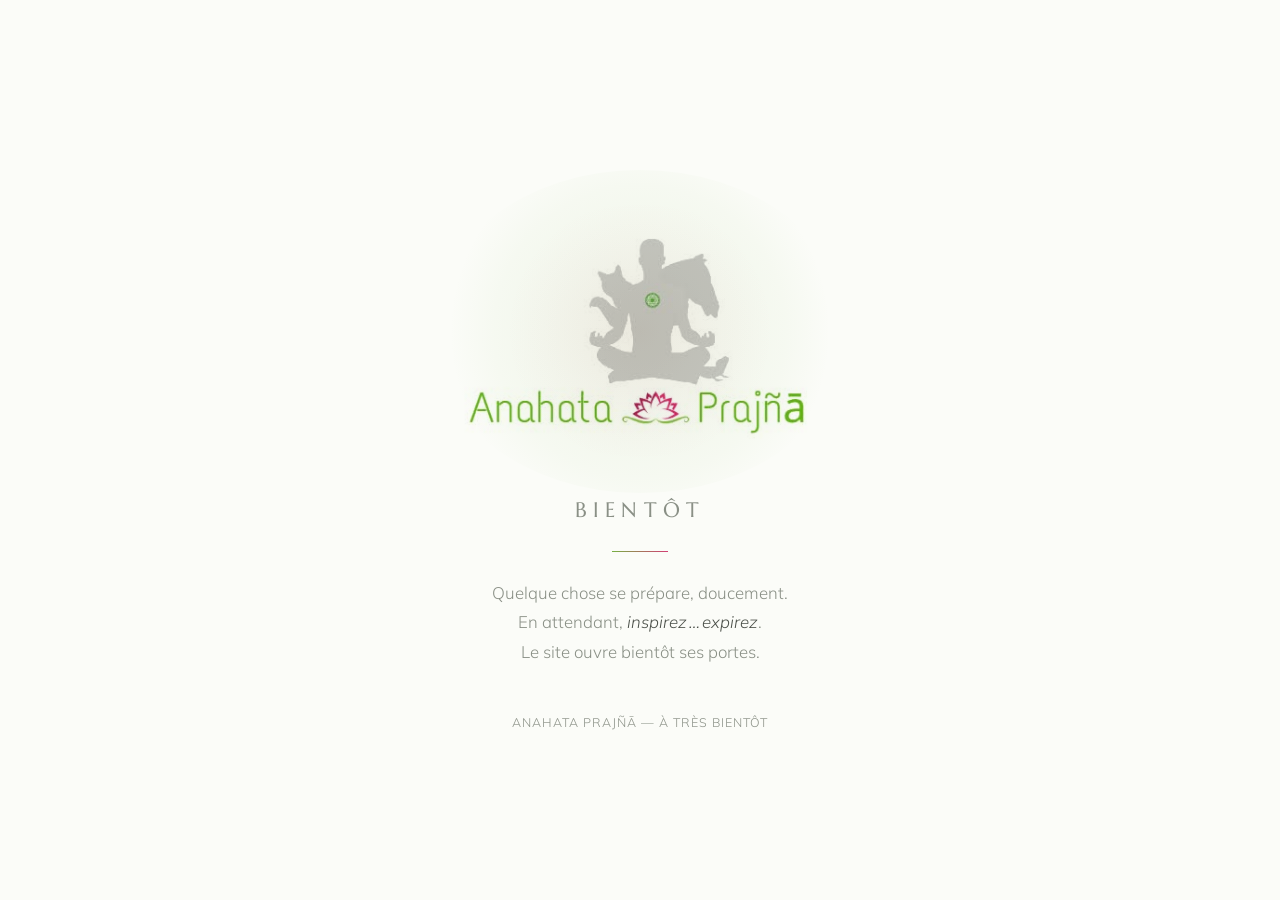
==== index.html @ da9711cf "Page d'attente Anahata Prajñā Co-Authored-By: Claude Fable 5 <noreply@anthropic.com>" ====
<!doctype html>
<html lang="fr">
<head>
<meta charset="utf-8">
<meta name="viewport" content="width=device-width, initial-scale=1">
<title>Anahata Prajñā</title>
<meta name="description" content="Anahata Prajñā — le site arrive bientôt.">
<link rel="icon" type="image/png" href="assets/logo.png">
<link rel="preconnect" href="https://fonts.googleapis.com">
<link rel="preconnect" href="https://fonts.gstatic.com" crossorigin>
<link href="https://fonts.googleapis.com/css2?family=Marcellus&family=Mulish:ital,wght@0,300;0,400;0,600;1,300&display=swap" rel="stylesheet">
<style>
  :root {
    --bg: #fbfcf8;
    --ink: #4a4f48;
    --ink-soft: #8a9086;
    --green: #76b043;
    --green-deep: #5a8c30;
    --rose: #d23f74;
    --halo: rgba(118, 176, 67, 0.10);
  }

  * { margin: 0; padding: 0; box-sizing: border-box; }

  html, body { height: 100%; }

  body {
    background: var(--bg);
    color: var(--ink);
    font-family: "Mulish", sans-serif;
    font-weight: 300;
    display: grid;
    place-items: center;
    padding: 24px 16px;
    text-align: center;
  }

  main {
    display: flex;
    flex-direction: column;
    align-items: center;
    max-width: 560px;
  }

  .halo {
    position: relative;
    display: grid;
    place-items: center;
    width: min(420px, 86vw);
    aspect-ratio: 1.3;
  }

  .halo::before,
  .halo::after {
    content: "";
    position: absolute;
    inset: 0;
    border-radius: 50%;
    background: radial-gradient(circle, var(--halo) 0%, rgba(118,176,67,0.04) 55%, transparent 72%);
    animation: breathe 9s ease-in-out infinite;
  }

  .halo::after {
    inset: 11%;
    background: radial-gradient(circle, rgba(210,63,116,0.06) 0%, transparent 65%);
    animation-delay: -4.5s;
  }

  .halo img {
    position: relative;
    z-index: 1;
    width: min(380px, 78vw);
    height: auto;
    mix-blend-mode: multiply;
  }

  @keyframes breathe {
    0%, 100% { transform: scale(0.92); opacity: 0.7; }
    50%      { transform: scale(1.06); opacity: 1; }
  }

  h1 {
    font-family: "Marcellus", serif;
    font-weight: 400;
    font-size: clamp(1.05rem, 3vw, 1.3rem);
    letter-spacing: 0.3em;
    text-transform: uppercase;
    margin-top: 4px;
    color: var(--ink-soft);
  }

  .rule {
    width: 56px;
    height: 1px;
    background: linear-gradient(to right, var(--green), var(--rose));
    border: none;
    margin: 28px auto 26px;
  }

  .lead {
    font-size: 1.05rem;
    line-height: 1.75;
    color: var(--ink-soft);
    max-width: 42ch;
  }

  .lead em {
    font-style: italic;
    color: var(--ink);
  }

  footer {
    margin-top: 48px;
    font-size: 0.78rem;
    letter-spacing: 0.08em;
    text-transform: uppercase;
    color: var(--ink-soft);
  }

  @media (prefers-reduced-motion: reduce) {
    .halo::before, .halo::after { animation: none; }
  }
</style>
</head>
<body>
<main>
  <div class="halo">
    <img src="assets/logo.png" alt="Anahata Prajñā — silhouette en méditation entourée d'animaux">
  </div>

  <h1>Bientôt</h1>

  <hr class="rule">

  <p class="lead">
    Quelque chose se prépare, doucement.<br>
    En attendant, <em>inspirez&hairsp;…&hairsp;expirez</em>.<br>
    Le site ouvre bientôt ses portes.
  </p>

  <footer>Anahata Prajñā — à très bientôt</footer>
</main>
</body>
</html>
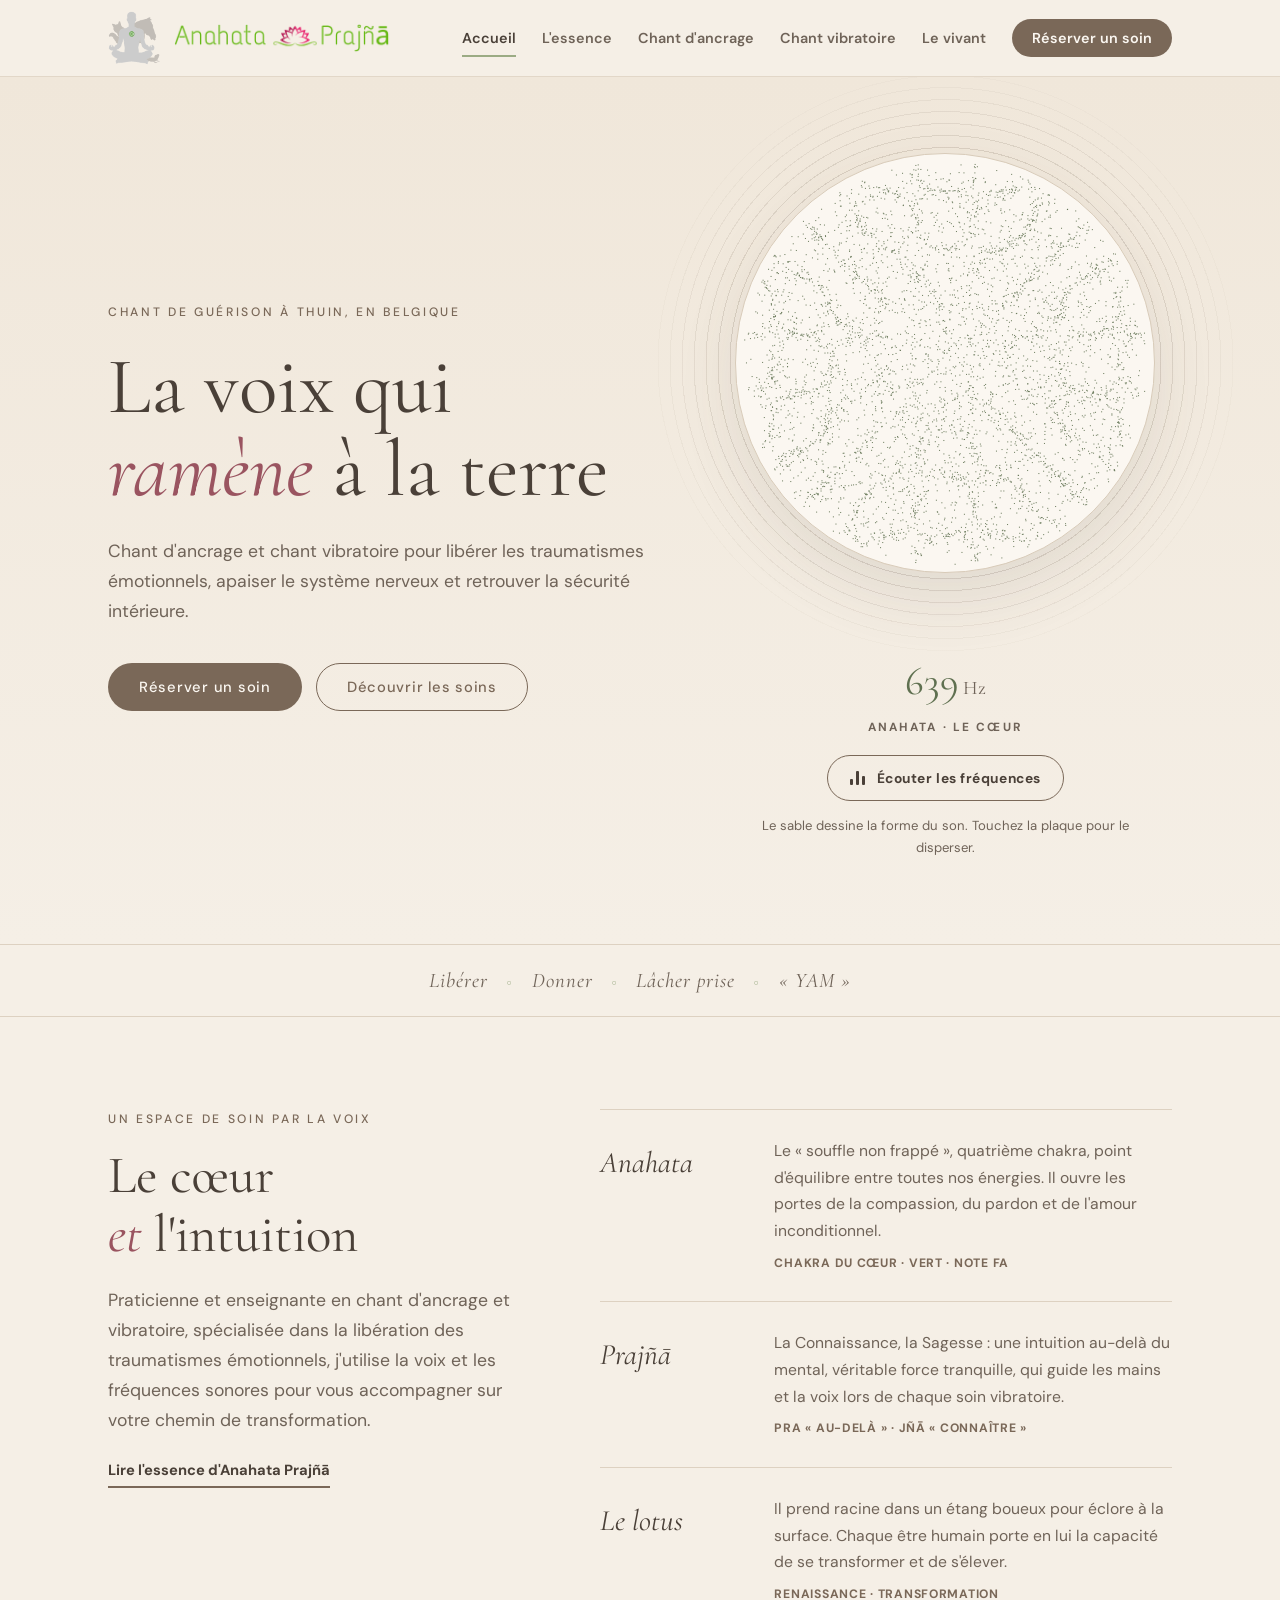
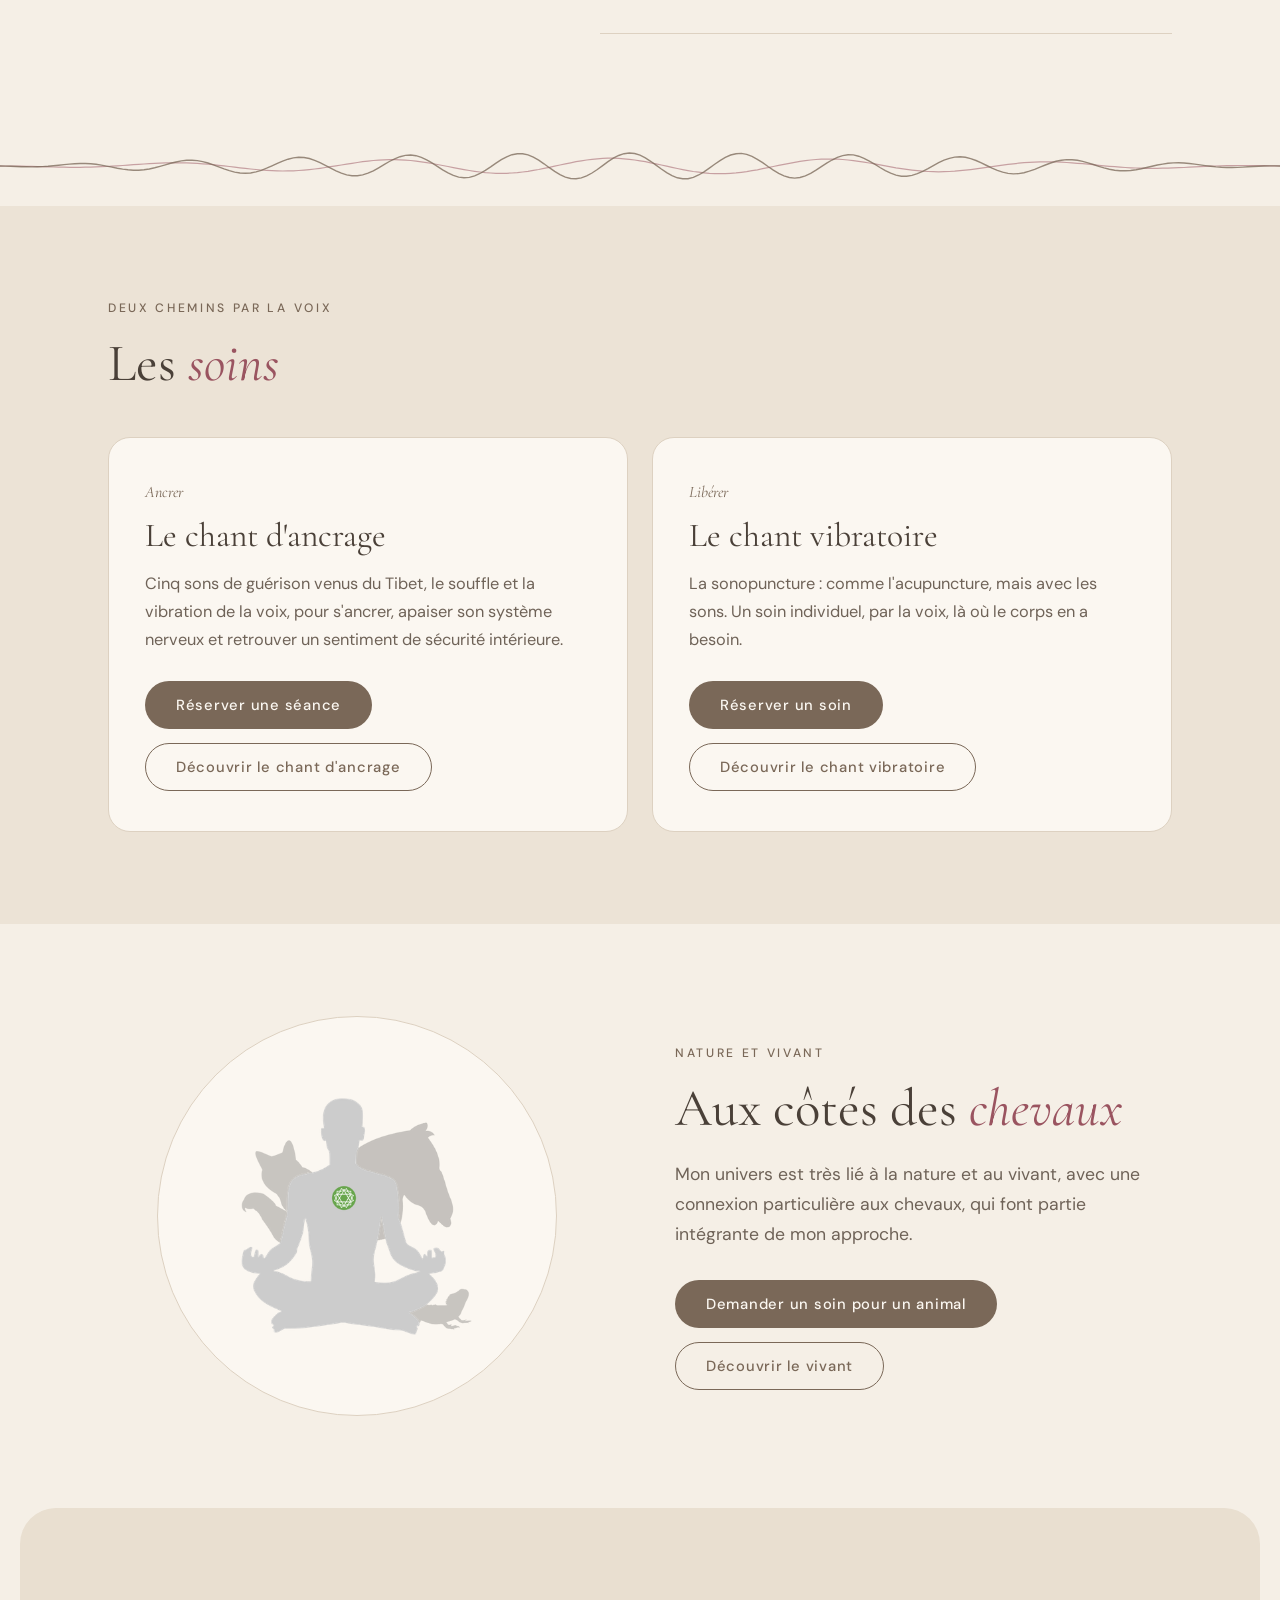
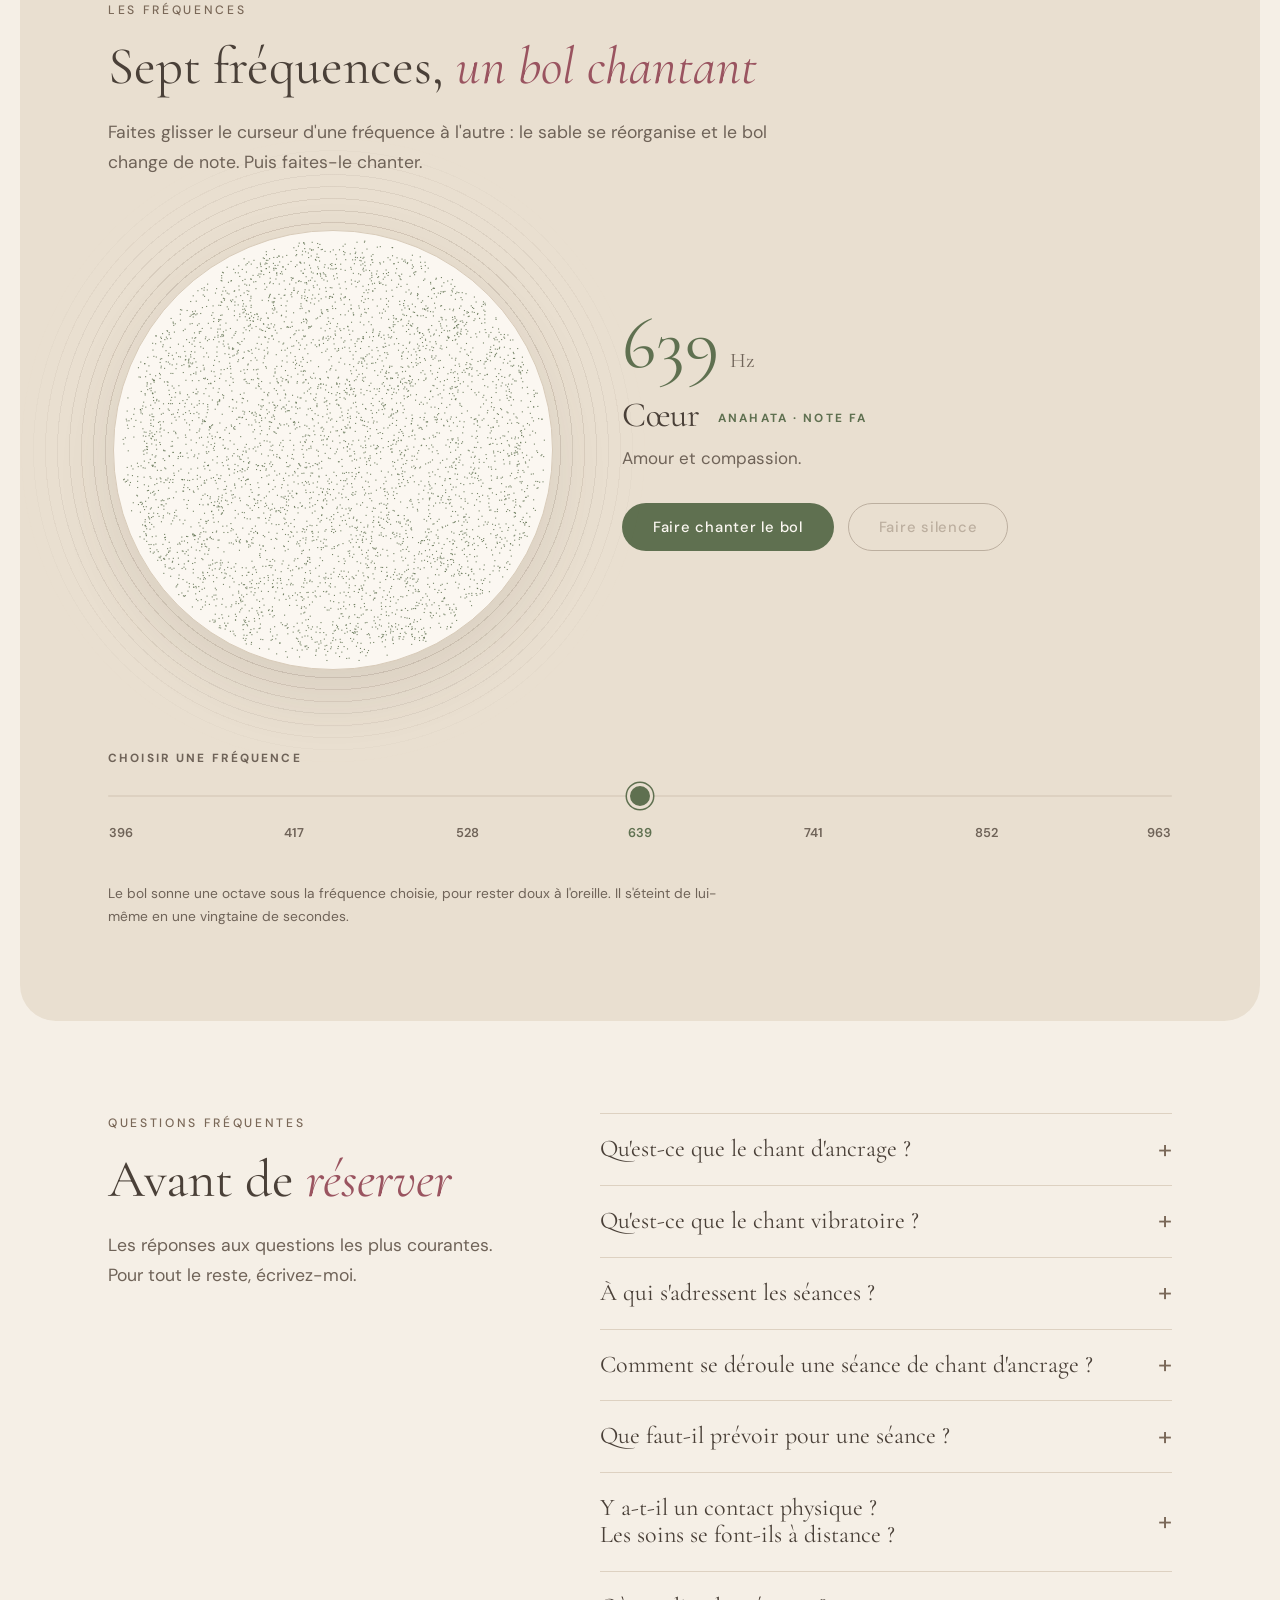
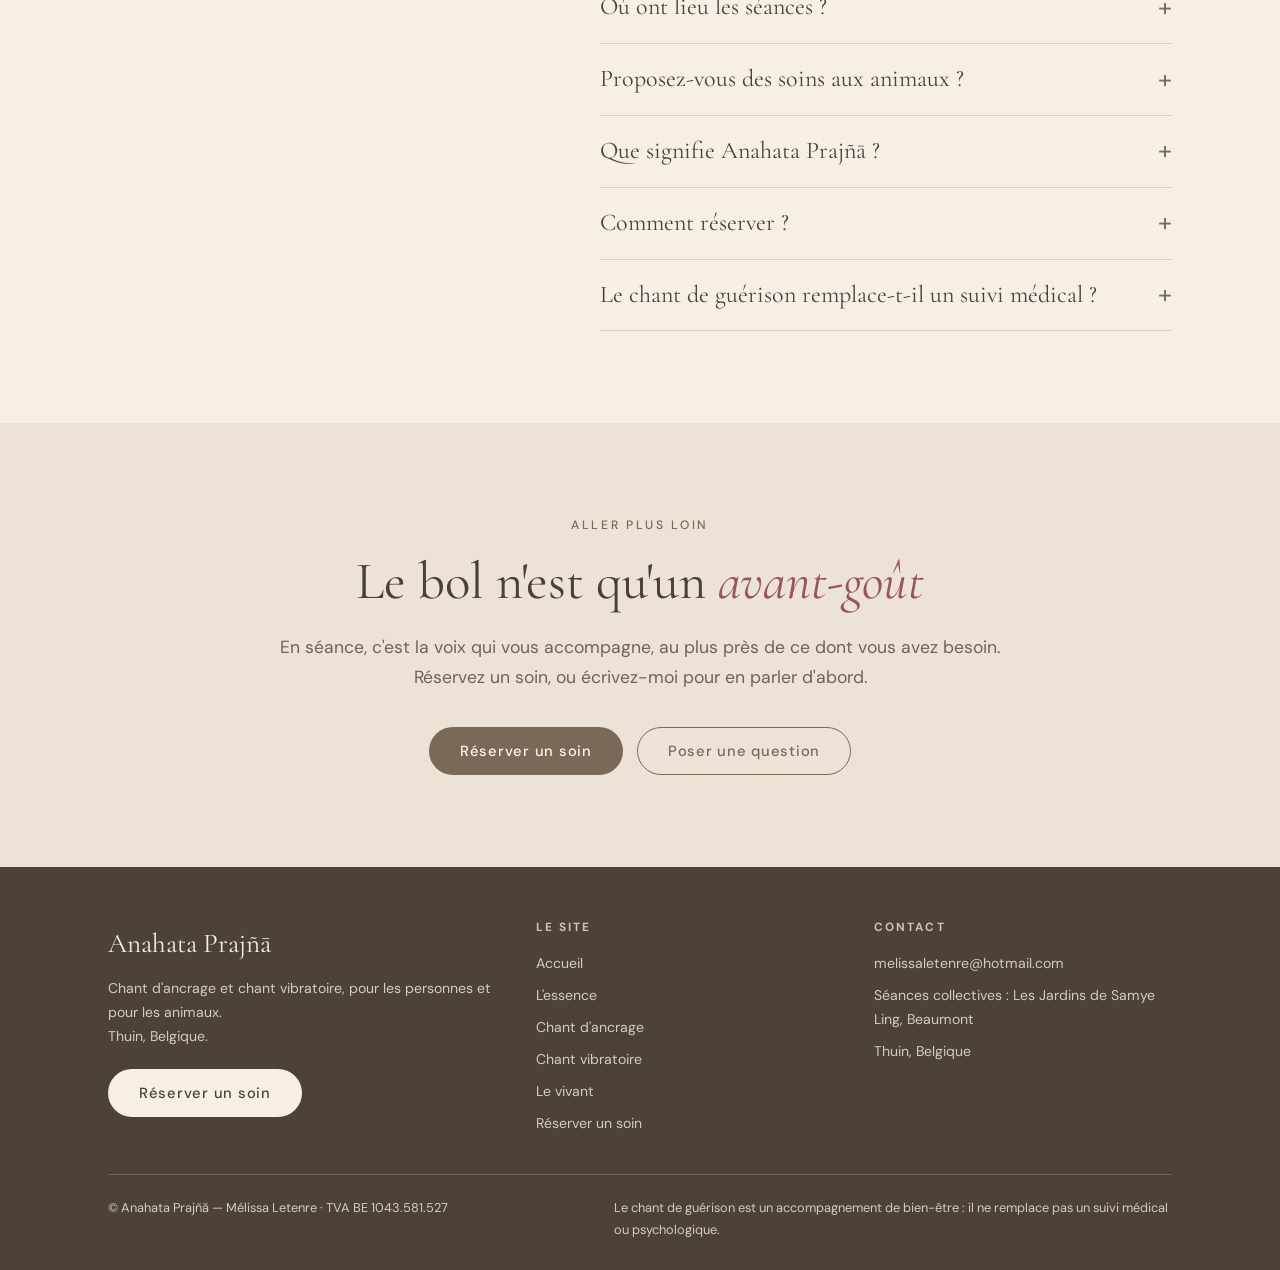
==== commit 1723a564: "Mise en ligne du site complet, modèle Lin Remplace la page d'attente par le site en six pages : accu" ====
--- a/index.html
+++ b/index.html
@@ -1,144 +1,593 @@
 <!doctype html>
-<html lang="fr">
+<html lang="fr-BE">
 <head>
 <meta charset="utf-8">
 <meta name="viewport" content="width=device-width, initial-scale=1">
-<title>Anahata Prajñā</title>
-<meta name="description" content="Anahata Prajñā — le site arrive bientôt.">
-<link rel="icon" type="image/png" href="assets/logo.png">
+<title>Anahata Prajñā | Chant de guérison à Thuin (Hainaut)</title>
+<meta name="description" content="Chant d&#x27;ancrage et chant vibratoire à Thuin, en Hainaut : apaiser le système nerveux, libérer les blocages émotionnels. Réservez un soin avec Mélissa Letenre.">
+<meta name="robots" content="index, follow, max-snippet:-1, max-image-preview:large, max-video-preview:-1">
+<meta name="author" content="Mélissa Letenre">
+<link rel="canonical" href="https://anahataprajna.be/">
+<meta name="theme-color" content="#f5efe6">
+<meta name="geo.region" content="BE-WHT">
+<meta name="geo.placename" content="Thuin">
+<meta property="og:type" content="website">
+<meta property="og:site_name" content="Anahata Prajñā">
+<meta property="og:locale" content="fr_BE">
+<meta property="og:title" content="Anahata Prajñā | Chant de guérison à Thuin (Hainaut)">
+<meta property="og:description" content="Chant d&#x27;ancrage et chant vibratoire à Thuin, en Hainaut : apaiser le système nerveux, libérer les blocages émotionnels. Réservez un soin avec Mélissa Letenre.">
+<meta property="og:url" content="https://anahataprajna.be/">
+<meta property="og:image" content="https://anahataprajna.be/assets/partage.png">
+<meta property="og:image:width" content="1200">
+<meta property="og:image:height" content="630">
+<meta property="og:image:alt" content="Anahata Prajñā, chant de guérison à Thuin, par Mélissa Letenre">
+<meta name="twitter:card" content="summary_large_image">
+<link rel="icon" href="favicon.ico" sizes="48x48">
+<link rel="icon" type="image/png" sizes="192x192" href="assets/icone-192.png">
+<link rel="apple-touch-icon" href="assets/icone-180.png">
+<link rel="manifest" href="site.webmanifest">
 <link rel="preconnect" href="https://fonts.googleapis.com">
 <link rel="preconnect" href="https://fonts.gstatic.com" crossorigin>
-<link href="https://fonts.googleapis.com/css2?family=Marcellus&family=Mulish:ital,wght@0,300;0,400;0,600;1,300&display=swap" rel="stylesheet">
-<style>
-  :root {
-    --bg: #fbfcf8;
-    --ink: #4a4f48;
-    --ink-soft: #8a9086;
-    --green: #76b043;
-    --green-deep: #5a8c30;
-    --rose: #d23f74;
-    --halo: rgba(118, 176, 67, 0.10);
-  }
-
-  * { margin: 0; padding: 0; box-sizing: border-box; }
-
-  html, body { height: 100%; }
-
-  body {
-    background: var(--bg);
-    color: var(--ink);
-    font-family: "Mulish", sans-serif;
-    font-weight: 300;
-    display: grid;
-    place-items: center;
-    padding: 24px 16px;
-    text-align: center;
-  }
-
-  main {
-    display: flex;
-    flex-direction: column;
-    align-items: center;
-    max-width: 560px;
-  }
-
-  .halo {
-    position: relative;
-    display: grid;
-    place-items: center;
-    width: min(420px, 86vw);
-    aspect-ratio: 1.3;
-  }
-
-  .halo::before,
-  .halo::after {
-    content: "";
-    position: absolute;
-    inset: 0;
-    border-radius: 50%;
-    background: radial-gradient(circle, var(--halo) 0%, rgba(118,176,67,0.04) 55%, transparent 72%);
-    animation: breathe 9s ease-in-out infinite;
-  }
-
-  .halo::after {
-    inset: 11%;
-    background: radial-gradient(circle, rgba(210,63,116,0.06) 0%, transparent 65%);
-    animation-delay: -4.5s;
-  }
-
-  .halo img {
-    position: relative;
-    z-index: 1;
-    width: min(380px, 78vw);
-    height: auto;
-    mix-blend-mode: multiply;
-  }
-
-  @keyframes breathe {
-    0%, 100% { transform: scale(0.92); opacity: 0.7; }
-    50%      { transform: scale(1.06); opacity: 1; }
-  }
-
-  h1 {
-    font-family: "Marcellus", serif;
-    font-weight: 400;
-    font-size: clamp(1.05rem, 3vw, 1.3rem);
-    letter-spacing: 0.3em;
-    text-transform: uppercase;
-    margin-top: 4px;
-    color: var(--ink-soft);
-  }
-
-  .rule {
-    width: 56px;
-    height: 1px;
-    background: linear-gradient(to right, var(--green), var(--rose));
-    border: none;
-    margin: 28px auto 26px;
-  }
-
-  .lead {
-    font-size: 1.05rem;
-    line-height: 1.75;
-    color: var(--ink-soft);
-    max-width: 42ch;
-  }
-
-  .lead em {
-    font-style: italic;
-    color: var(--ink);
-  }
-
-  footer {
-    margin-top: 48px;
-    font-size: 0.78rem;
-    letter-spacing: 0.08em;
-    text-transform: uppercase;
-    color: var(--ink-soft);
-  }
-
-  @media (prefers-reduced-motion: reduce) {
-    .halo::before, .halo::after { animation: none; }
-  }
-</style>
+<link href="https://fonts.googleapis.com/css2?family=Cormorant+Garamond:ital,wght@0,400;0,500;1,400;1,500&family=DM+Sans:ital,wght@0,400;0,500;0,600;1,400&display=swap" rel="stylesheet">
+<link rel="stylesheet" href="css/base.css">
+<link rel="stylesheet" href="css/skin.css">
+<script src="js/frequences.js" defer></script>
+<script type="application/ld+json">
+{
+  "@context": "https://schema.org",
+  "@graph": [
+    {
+      "@type": "WebSite",
+      "@id": "https://anahataprajna.be/#site",
+      "url": "https://anahataprajna.be/",
+      "name": "Anahata Prajñā",
+      "alternateName": "Anahata Prajna",
+      "inLanguage": "fr-BE",
+      "publisher": {
+        "@id": "https://anahataprajna.be/#entreprise"
+      }
+    },
+    {
+      "@type": "HealthAndBeautyBusiness",
+      "@id": "https://anahataprajna.be/#entreprise",
+      "name": "Anahata Prajñā",
+      "alternateName": "Anahata Prajna",
+      "description": "Anahata Prajñā est l'espace de soin par la voix de Mélissa Letenre, praticienne et enseignante en chant d'ancrage et vibratoire à Thuin (Hainaut, Belgique), spécialisée dans la libération des traumatismes émotionnels. Deux approches de chant de guérison : le chant d'ancrage et le chant vibratoire, pour les personnes comme pour les animaux.",
+      "url": "https://anahataprajna.be/",
+      "logo": "https://anahataprajna.be/assets/logo.png",
+      "image": "https://anahataprajna.be/assets/partage.png",
+      "email": "melissaletenre@hotmail.com",
+      "vatID": "BE1043581527",
+      "address": {
+        "@type": "PostalAddress",
+        "postalCode": "6530",
+        "addressLocality": "Thuin",
+        "addressRegion": "Hainaut",
+        "addressCountry": "BE"
+      },
+      "areaServed": [
+        {
+          "@type": "City",
+          "name": "Thuin"
+        },
+        {
+          "@type": "City",
+          "name": "Beaumont"
+        }
+      ],
+      "knowsLanguage": "fr",
+      "founder": {
+        "@id": "https://anahataprajna.be/#melissa-letenre"
+      },
+      "sameAs": [
+        "https://www.linkedin.com/in/m%C3%A9lissa-letenre-95551a72"
+      ],
+      "hasOfferCatalog": {
+        "@type": "OfferCatalog",
+        "name": "Soins et enseignement",
+        "itemListElement": [
+          {
+            "@type": "Offer",
+            "itemOffered": {
+              "@id": "https://anahataprajna.be/chant-ancrage.html#chant-ancrage"
+            }
+          },
+          {
+            "@type": "Offer",
+            "itemOffered": {
+              "@id": "https://anahataprajna.be/chant-vibratoire.html#chant-vibratoire"
+            }
+          },
+          {
+            "@type": "Offer",
+            "itemOffered": {
+              "@id": "https://anahataprajna.be/vivant.html#soins-animaux"
+            }
+          }
+        ]
+      }
+    },
+    {
+      "@type": "Person",
+      "@id": "https://anahataprajna.be/#melissa-letenre",
+      "name": "Mélissa Letenre",
+      "jobTitle": "Praticienne et enseignante en chant d'ancrage et vibratoire",
+      "worksFor": {
+        "@id": "https://anahataprajna.be/#entreprise"
+      },
+      "knowsAbout": [
+        "Chant de guérison",
+        "Chant d'ancrage",
+        "Chant vibratoire",
+        "Sonopuncture",
+        "Sons de guérison de la tradition Bön tibétaine",
+        "Soins aux animaux"
+      ],
+      "knowsLanguage": "fr",
+      "sameAs": [
+        "https://www.linkedin.com/in/m%C3%A9lissa-letenre-95551a72"
+      ]
+    },
+    {
+      "@type": "WebPage",
+      "@id": "https://anahataprajna.be/#page",
+      "url": "https://anahataprajna.be/",
+      "name": "Anahata Prajñā | Chant de guérison à Thuin (Hainaut)",
+      "description": "Chant d'ancrage et chant vibratoire à Thuin, en Hainaut : apaiser le système nerveux, libérer les blocages émotionnels. Réservez un soin avec Mélissa Letenre.",
+      "inLanguage": "fr-BE",
+      "isPartOf": {
+        "@id": "https://anahataprajna.be/#site"
+      },
+      "about": {
+        "@id": "https://anahataprajna.be/#entreprise"
+      },
+      "primaryImageOfPage": {
+        "@type": "ImageObject",
+        "url": "https://anahataprajna.be/assets/partage.png",
+        "width": 1200,
+        "height": 630
+      },
+      "dateModified": "2026-11-18"
+    },
+    {
+      "@type": "Service",
+      "@id": "https://anahataprajna.be/chant-ancrage.html#chant-ancrage",
+      "name": "Chant d'ancrage",
+      "serviceType": "Chant de guérison",
+      "description": "Pratique vocale issue des cinq sons de guérison de la tradition Bön tibétaine, pour s'ancrer, relâcher la tension par sa propre voix et retrouver un sentiment de sécurité intérieure. Séances collectives aux Jardins de Samye Ling, à Beaumont, et séances individuelles.",
+      "url": "https://anahataprajna.be/chant-ancrage.html",
+      "provider": {
+        "@id": "https://anahataprajna.be/#entreprise"
+      },
+      "areaServed": {
+        "@type": "City",
+        "name": "Thuin"
+      }
+    },
+    {
+      "@type": "Service",
+      "@id": "https://anahataprajna.be/chant-vibratoire.html#chant-vibratoire",
+      "name": "Chant vibratoire",
+      "serviceType": "Chant de guérison",
+      "description": "Soin sonore individuel, en présence : un tissage vibratoire par la voix, pour aider à libérer les blocages émotionnels profonds.",
+      "url": "https://anahataprajna.be/chant-vibratoire.html",
+      "provider": {
+        "@id": "https://anahataprajna.be/#entreprise"
+      },
+      "areaServed": {
+        "@type": "City",
+        "name": "Thuin"
+      }
+    },
+    {
+      "@type": "Service",
+      "@id": "https://anahataprajna.be/vivant.html#soins-animaux",
+      "name": "Soins aux animaux",
+      "serviceType": "Chant de guérison",
+      "description": "Soins par le chant proposés aux chevaux et aux autres animaux, par une soigneuse animalière diplômée.",
+      "url": "https://anahataprajna.be/vivant.html",
+      "provider": {
+        "@id": "https://anahataprajna.be/#entreprise"
+      },
+      "areaServed": {
+        "@type": "City",
+        "name": "Thuin"
+      }
+    },
+    {
+      "@type": "FAQPage",
+      "@id": "https://anahataprajna.be/#questions",
+      "isPartOf": {
+        "@id": "https://anahataprajna.be/#page"
+      },
+      "inLanguage": "fr-BE",
+      "mainEntity": [
+        {
+          "@type": "Question",
+          "name": "Qu'est-ce que le chant d'ancrage ?",
+          "acceptedAnswer": {
+            "@type": "Answer",
+            "text": "Le chant d'ancrage est une pratique vocale issue des cinq sons de guérison de la tradition Bön tibétaine. Il aide à s'ancrer, à relâcher la tension par sa propre voix et à retrouver un sentiment de sécurité intérieure. Il se pratique en séance collective ou individuelle."
+          }
+        },
+        {
+          "@type": "Question",
+          "name": "Qu'est-ce que le chant vibratoire ?",
+          "acceptedAnswer": {
+            "@type": "Answer",
+            "text": "Le chant vibratoire est un soin sonore individuel. La praticienne se relie au cœur de la personne, puis tisse avec sa voix une trame vibratoire, à la recherche de l'endroit où le corps en a besoin, pour aider à libérer les émotions bloquées."
+          }
+        },
+        {
+          "@type": "Question",
+          "name": "À qui s'adressent les séances ?",
+          "acceptedAnswer": {
+            "@type": "Answer",
+            "text": "À toute personne qui en ressent le besoin, à tout âge, enfants compris. En particulier aux personnes stressées ou angoissées, à celles qui ont vécu un traumatisme, et à celles qui souhaitent mieux sentir leur corps."
+          }
+        },
+        {
+          "@type": "Question",
+          "name": "Comment se déroule une séance de chant d'ancrage ?",
+          "acceptedAnswer": {
+            "@type": "Answer",
+            "text": "En cinq temps : un accueil avec un tour de parole, un éveil du corps et du souffle, la découverte des sons, les mantras chantés, puis une prière tibétaine pour lâcher prise. La séance collective dure une demi-journée."
+          }
+        },
+        {
+          "@type": "Question",
+          "name": "Que faut-il prévoir pour une séance ?",
+          "acceptedAnswer": {
+            "@type": "Answer",
+            "text": "Une tenue confortable et une bouteille d'eau : il est important de bien s'hydrater avant et après avoir chanté. Un tapis ou un coussin si vous le souhaitez."
+          }
+        },
+        {
+          "@type": "Question",
+          "name": "Y a-t-il un contact physique ? Les soins se font-ils à distance ?",
+          "acceptedAnswer": {
+            "@type": "Answer",
+            "text": "Pour une personne, le soin se fait sans contact : les mains restent à quelques centimètres du corps. Il a toujours lieu en présence, jamais à distance."
+          }
+        },
+        {
+          "@type": "Question",
+          "name": "Où ont lieu les séances ?",
+          "acceptedAnswer": {
+            "@type": "Answer",
+            "text": "Les séances collectives de chant d'ancrage ont lieu aux Jardins de Samye Ling, centre bouddhiste tibétain à Beaumont, dans le Hainaut. Anahata Prajñā est établi à Thuin, en Belgique."
+          }
+        },
+        {
+          "@type": "Question",
+          "name": "Proposez-vous des soins aux animaux ?",
+          "acceptedAnswer": {
+            "@type": "Answer",
+            "text": "Oui. Mélissa Letenre est aussi soigneuse animalière diplômée : elle propose des soins par le chant aux chevaux et aux autres animaux."
+          }
+        },
+        {
+          "@type": "Question",
+          "name": "Que signifie Anahata Prajñā ?",
+          "acceptedAnswer": {
+            "@type": "Answer",
+            "text": "Anahata est, en sanskrit, le nom du chakra du cœur ; Prajñā désigne la sagesse et l'intuition. Anahata Prajñā (parfois écrit « Anahata Prajna ») unit la douceur du cœur à la clarté de l'intuition."
+          }
+        },
+        {
+          "@type": "Question",
+          "name": "Comment réserver ?",
+          "acceptedAnswer": {
+            "@type": "Answer",
+            "text": "En envoyant une demande depuis la page de réservation, ou par e-mail. Les séances collectives de chant d'ancrage se réservent aussi sur le site des Jardins de Samye Ling."
+          }
+        },
+        {
+          "@type": "Question",
+          "name": "Le chant de guérison remplace-t-il un suivi médical ?",
+          "acceptedAnswer": {
+            "@type": "Answer",
+            "text": "Non. Le chant de guérison est un accompagnement de bien-être : il ne remplace ni un avis médical ni un suivi psychologique."
+          }
+        }
+      ]
+    }
+  ]
+}
+</script>
 </head>
-<body>
-<main>
-  <div class="halo">
-    <img src="assets/logo.png" alt="Anahata Prajñā — silhouette en méditation entourée d'animaux">
+<body data-freq="639">
+<a class="skip" href="#contenu">Aller au contenu</a>
+
+<header class="site-header">
+  <div class="wrap">
+    <a class="logo" href="index.html" aria-label="Anahata Prajñā — accueil">
+      <img class="logo-figure" src="assets/logo-figure.png" alt="" width="360" height="370">
+      <img class="logo-nom" src="assets/logo-nom.png" alt="Anahata Prajñā" width="900" height="124">
+    </a>
+    <nav aria-label="Navigation principale">
+      <button class="nav-toggle" type="button" data-nav-toggle aria-expanded="false" aria-controls="menu">Menu</button>
+      <ul class="nav-menu" id="menu" data-nav-menu>
+        <li><a href="index.html" aria-current="page">Accueil</a></li>
+        <li><a href="essence.html">L'essence</a></li>
+        <li><a href="chant-ancrage.html">Chant d'ancrage</a></li>
+        <li><a href="chant-vibratoire.html">Chant vibratoire</a></li>
+        <li><a href="vivant.html">Le vivant</a></li>
+        <li><a href="contact.html" class="nav-cta">Réserver un soin</a></li>
+      </ul>
+    </nav>
   </div>
-
-  <h1>Bientôt</h1>
-
-  <hr class="rule">
-
-  <p class="lead">
-    Quelque chose se prépare, doucement.<br>
-    En attendant, <em>inspirez&hairsp;…&hairsp;expirez</em>.<br>
-    Le site ouvre bientôt ses portes.
-  </p>
-
-  <footer>Anahata Prajñā — à très bientôt</footer>
+</header>
+
+<main id="contenu">
+  <section class="hero">
+    <div class="wrap hero-grid">
+      <div class="hero-text">
+        <h1><span class="kicker">Chant de guérison à Thuin, en Belgique</span> La voix qui <em>ramène</em> à la terre</h1>
+        <p>Chant d'ancrage et chant vibratoire pour libérer les traumatismes émotionnels, apaiser le système nerveux et retrouver la sécurité intérieure.</p>
+        <div class="actions">
+          <a class="btn btn-moss" href="contact.html#demande">Réserver un soin</a>
+          <a class="btn btn-line" href="#soins">Découvrir les soins</a>
+        </div>
+      </div>
+      <figure class="plaque">
+        <div class="plaque-disc"><canvas data-chladni data-m="3" data-n="4" data-sign="-" aria-hidden="true"></canvas></div>
+        <figcaption>
+          <p class="plaque-hz"><b>639</b>Hz <span>Anahata · le cœur</span></p>
+          <a class="ecoute" href="#frequences">
+            <span class="ecoute-bars" aria-hidden="true"><i></i><i></i><i></i></span>
+            Écouter les fréquences
+          </a>
+          <p class="plaque-note">Le sable dessine la forme du son. Touchez la plaque pour le disperser.</p>
+        </figcaption>
+      </figure>
+    </div>
+  </section>
+
+  <div class="mantra">Libérer <span>◦</span> Donner <span>◦</span> Lâcher prise <span>◦</span> « YAM »</div>
+
+  <section class="section">
+    <div class="wrap split">
+      <div data-reveal>
+        <span class="label">Un espace de soin par la voix</span>
+        <h2>Le cœur <em>et</em> l'intuition</h2>
+        <p class="lead">Praticienne et enseignante en chant d'ancrage et vibratoire, spécialisée dans la libération des traumatismes émotionnels, j'utilise la voix et les fréquences sonores pour vous accompagner sur votre chemin de transformation.</p>
+        <a class="text-link" href="essence.html">Lire l'essence d'Anahata Prajñā</a>
+      </div>
+      <ul class="rows" data-reveal>
+        <li>
+          <span class="name">Anahata</span>
+          <div><p>Le « souffle non frappé », quatrième chakra, point d'équilibre entre toutes nos énergies. Il ouvre les portes de la compassion, du pardon et de l'amour inconditionnel.</p><small>Chakra du cœur · vert · note Fa</small></div>
+        </li>
+        <li>
+          <span class="name">Prajñā</span>
+          <div><p>La Connaissance, la Sagesse : une intuition au-delà du mental, véritable force tranquille, qui guide les mains et la voix lors de chaque soin vibratoire.</p><small>Pra « au-delà » · Jñā « connaître »</small></div>
+        </li>
+        <li>
+          <span class="name">Le lotus</span>
+          <div><p>Il prend racine dans un étang boueux pour éclore à la surface. Chaque être humain porte en lui la capacité de se transformer et de s'élever.</p><small>Renaissance · transformation</small></div>
+        </li>
+      </ul>
+    </div>
+  </section>
+
+  <div class="onde" data-onde></div>
+
+  <section class="section section--dark" id="soins">
+    <div class="wrap">
+      <span class="label">Deux chemins par la voix</span>
+      <h2>Les <em>soins</em></h2>
+      <div class="soins" data-reveal>
+        <article class="soin">
+          <span class="hz">Ancrer</span>
+          <h3>Le chant d'ancrage</h3>
+          <p>Cinq sons de guérison venus du Tibet, le souffle et la vibration de la voix, pour s'ancrer, apaiser son système nerveux et retrouver un sentiment de sécurité intérieure.</p>
+          <div class="actions">
+            <a class="btn btn-moss" href="contact.html?soin=ancrage#demande">Réserver une séance</a>
+            <a class="btn btn-line" href="chant-ancrage.html">Découvrir le chant d'ancrage</a>
+          </div>
+        </article>
+        <article class="soin">
+          <span class="hz">Libérer</span>
+          <h3>Le chant vibratoire</h3>
+          <p>La sonopuncture : comme l'acupuncture, mais avec les sons. Un soin individuel, par la voix, là où le corps en a besoin.</p>
+          <div class="actions">
+            <a class="btn btn-moss" href="contact.html?soin=vibratoire#demande">Réserver un soin</a>
+            <a class="btn btn-line" href="chant-vibratoire.html">Découvrir le chant vibratoire</a>
+          </div>
+        </article>
+      </div>
+    </div>
+  </section>
+
+  <section class="section">
+    <div class="wrap split split--even split--center">
+      <div class="illustration" data-reveal><img src="assets/logo-figure.png" alt="" width="360" height="370" loading="lazy"></div>
+      <div data-reveal>
+        <span class="label">Nature et vivant</span>
+        <h2>Aux côtés des <em>chevaux</em></h2>
+        <p class="lead">Mon univers est très lié à la nature et au vivant, avec une connexion particulière aux chevaux, qui font partie intégrante de mon approche.</p>
+        <div class="actions actions--spaced">
+          <a class="btn btn-forest" href="contact.html?soin=animal#demande">Demander un soin pour un animal</a>
+          <a class="btn btn-outline" href="vivant.html">Découvrir le vivant</a>
+        </div>
+      </div>
+    </div>
+  </section>
+
+  <section class="section section--dark" id="frequences" data-instrument>
+    <div class="wrap">
+      <span class="label">Les fréquences</span>
+      <h2>Sept fréquences, <em>un bol chantant</em></h2>
+      <p class="lead">Faites glisser le curseur d'une fréquence à l'autre : le sable se réorganise et le bol change de note. Puis faites-le chanter.</p>
+      <div class="instrument" data-reveal>
+        <div class="plaque plaque--large">
+          <div class="plaque-disc"><canvas data-instrument-plate aria-hidden="true"></canvas></div>
+        </div>
+        <div class="instrument-panel">
+          <ol class="tones" data-tones>
+            <li data-hz="396" data-m="1" data-n="2" data-sign="+" data-tone="#8f5a4c">
+              <p class="tone-hz"><b>396</b> Hz</p>
+              <h3>Racine <span>Muladhara · note Do</span></h3>
+              <p>Ancrage et sécurité.</p>
+            </li>
+            <li data-hz="417" data-m="1" data-n="3" data-sign="-" data-tone="#8a6a3c">
+              <p class="tone-hz"><b>417</b> Hz</p>
+              <h3>Sacré <span>Swadhisthana · note Ré</span></h3>
+              <p>Créativité et émotions.</p>
+            </li>
+            <li data-hz="528" data-m="2" data-n="3" data-sign="+" data-tone="#7d6c34">
+              <p class="tone-hz"><b>528</b> Hz</p>
+              <h3>Plexus solaire <span>Manipura · note Mi</span></h3>
+              <p>Confiance et transformation.</p>
+            </li>
+            <li data-hz="639" data-m="3" data-n="4" data-sign="-" data-tone="#5f7050">
+              <p class="tone-hz"><b>639</b> Hz</p>
+              <h3>Cœur <span>Anahata · note Fa</span></h3>
+              <p>Amour et compassion.</p>
+            </li>
+            <li data-hz="741" data-m="3" data-n="5" data-sign="+" data-tone="#4f6f7a">
+              <p class="tone-hz"><b>741</b> Hz</p>
+              <h3>Gorge <span>Vishuddha · note Sol</span></h3>
+              <p>Vérité et expression.</p>
+            </li>
+            <li data-hz="852" data-m="4" data-n="5" data-sign="-" data-tone="#6a5d82">
+              <p class="tone-hz"><b>852</b> Hz</p>
+              <h3>Troisième œil <span>Ajna · note La</span></h3>
+              <p>Intuition et conscience.</p>
+            </li>
+            <li data-hz="963" data-m="5" data-n="6" data-sign="+" data-tone="#7d5f86">
+              <p class="tone-hz"><b>963</b> Hz</p>
+              <h3>Coronal <span>Sahasrara · note Si</span></h3>
+              <p>Spiritualité et illumination.</p>
+            </li>
+          </ol>
+          <div class="actions">
+            <button type="button" class="btn btn-tone" data-bol>Faire chanter le bol</button>
+            <button type="button" class="btn btn-line" data-bol-stop disabled>Faire silence</button>
+          </div>
+          <p class="bol-status" role="status" data-bol-status></p>
+        </div>
+        <div class="slider" data-slider hidden>
+          <label for="curseur-frequence">Choisir une fréquence</label>
+          <input type="range" id="curseur-frequence" min="0" max="6" step="1" value="3" data-tone-range>
+          <div class="slider-ticks" data-ticks aria-hidden="true"></div>
+        </div>
+      </div>
+      <p class="instrument-note">Le bol sonne une octave sous la fréquence choisie, pour rester doux à l'oreille. Il s'éteint de lui-même en une vingtaine de secondes.</p>
+    </div>
+  </section>
+
+  <section class="section" id="questions">
+    <div class="wrap split">
+      <div data-reveal>
+        <span class="label">Questions fréquentes</span>
+        <h2>Avant de <em>réserver</em></h2>
+        <p class="lead">Les réponses aux questions les plus courantes. Pour tout le reste, écrivez-moi.</p>
+      </div>
+      <div class="faq" data-reveal>
+        <details>
+          <summary><h3>Qu'est-ce que le chant d'ancrage ?</h3></summary>
+          <p>Le chant d'ancrage est une pratique vocale issue des cinq sons de guérison de la tradition Bön tibétaine. Il aide à s'ancrer, à relâcher la tension par sa propre voix et à retrouver un sentiment de sécurité intérieure. Il se pratique en séance collective ou individuelle.</p>
+        </details>
+        <details>
+          <summary><h3>Qu'est-ce que le chant vibratoire ?</h3></summary>
+          <p>Le chant vibratoire est un soin sonore individuel. La praticienne se relie au cœur de la personne, puis tisse avec sa voix une trame vibratoire, à la recherche de l'endroit où le corps en a besoin, pour aider à libérer les émotions bloquées.</p>
+        </details>
+        <details>
+          <summary><h3>À qui s'adressent les séances ?</h3></summary>
+          <p>À toute personne qui en ressent le besoin, à tout âge, enfants compris. En particulier aux personnes stressées ou angoissées, à celles qui ont vécu un traumatisme, et à celles qui souhaitent mieux sentir leur corps.</p>
+        </details>
+        <details>
+          <summary><h3>Comment se déroule une séance de chant d'ancrage ?</h3></summary>
+          <p>En cinq temps : un accueil avec un tour de parole, un éveil du corps et du souffle, la découverte des sons, les mantras chantés, puis une prière tibétaine pour lâcher prise. La séance collective dure une demi-journée.</p>
+        </details>
+        <details>
+          <summary><h3>Que faut-il prévoir pour une séance ?</h3></summary>
+          <p>Une tenue confortable et une bouteille d'eau : il est important de bien s'hydrater avant et après avoir chanté. Un tapis ou un coussin si vous le souhaitez.</p>
+        </details>
+        <details>
+          <summary><h3>Y a-t-il un contact physique ? Les soins se font-ils à distance ?</h3></summary>
+          <p>Pour une personne, le soin se fait sans contact : les mains restent à quelques centimètres du corps. Il a toujours lieu en présence, jamais à distance.</p>
+        </details>
+        <details>
+          <summary><h3>Où ont lieu les séances ?</h3></summary>
+          <p>Les séances collectives de chant d'ancrage ont lieu aux Jardins de Samye Ling, centre bouddhiste tibétain à Beaumont, dans le Hainaut. Anahata Prajñā est établi à Thuin, en Belgique.</p>
+        </details>
+        <details>
+          <summary><h3>Proposez-vous des soins aux animaux ?</h3></summary>
+          <p>Oui. Mélissa Letenre est aussi soigneuse animalière diplômée : elle propose des soins par le chant aux chevaux et aux autres animaux.</p>
+        </details>
+        <details>
+          <summary><h3>Que signifie Anahata Prajñā ?</h3></summary>
+          <p>Anahata est, en sanskrit, le nom du chakra du cœur ; Prajñā désigne la sagesse et l'intuition. Anahata Prajñā (parfois écrit « Anahata Prajna ») unit la douceur du cœur à la clarté de l'intuition.</p>
+        </details>
+        <details>
+          <summary><h3>Comment réserver ?</h3></summary>
+          <p>En envoyant une demande depuis la page de réservation, ou par e-mail. Les séances collectives de chant d'ancrage se réservent aussi sur le site des Jardins de Samye Ling.</p>
+        </details>
+        <details>
+          <summary><h3>Le chant de guérison remplace-t-il un suivi médical ?</h3></summary>
+          <p>Non. Le chant de guérison est un accompagnement de bien-être : il ne remplace ni un avis médical ni un suivi psychologique.</p>
+        </details>
+      </div>
+    </div>
+  </section>
+
+  <section class="section section--tint center">
+    <div class="wrap" data-reveal>
+      <span class="label">Aller plus loin</span>
+      <h2>Le bol n'est qu'un <em>avant-goût</em></h2>
+      <p class="lead">En séance, c'est la voix qui vous accompagne, au plus près de ce dont vous avez besoin. Réservez un soin, ou écrivez-moi pour en parler d'abord.</p>
+      <div class="actions">
+        <a class="btn btn-forest" href="contact.html#demande">Réserver un soin</a>
+        <a class="btn btn-outline" href="contact.html?soin=question#demande">Poser une question</a>
+      </div>
+    </div>
+  </section>
 </main>
+
+<footer class="site-footer">
+  <div class="wrap">
+    <div class="footer-grid">
+      <div>
+        <p class="footer-brand">Anahata Prajñā</p>
+        <p>Chant d'ancrage et chant vibratoire, pour les personnes et pour les animaux.<br>Thuin, Belgique.</p>
+        <a class="btn btn-moss footer-cta" href="contact.html#demande">Réserver un soin</a>
+      </div>
+      <div>
+        <h3>Le site</h3>
+        <ul>
+          <li><a href="index.html">Accueil</a></li>
+          <li><a href="essence.html">L'essence</a></li>
+          <li><a href="chant-ancrage.html">Chant d'ancrage</a></li>
+          <li><a href="chant-vibratoire.html">Chant vibratoire</a></li>
+          <li><a href="vivant.html">Le vivant</a></li>
+          <li><a href="contact.html">Réserver un soin</a></li>
+        </ul>
+      </div>
+      <div>
+        <h3>Contact</h3>
+        <address>
+          <ul>
+            <li><a href="mailto:melissaletenre@hotmail.com">melissaletenre@hotmail.com</a></li>
+            <li>Séances collectives : Les Jardins de Samye Ling, Beaumont</li>
+            <li>Thuin, Belgique</li>
+          </ul>
+        </address>
+      </div>
+    </div>
+    <div class="footer-base">
+      <span>© Anahata Prajñā — Mélissa Letenre · TVA BE 1043.581.527</span>
+      <span class="mention">Le chant de guérison est un accompagnement de bien-être : il ne remplace pas un suivi médical ou psychologique.</span>
+    </div>
+  </div>
+</footer>
+
+<div class="barre-mobile">
+  <a class="btn btn-moss" href="contact.html#demande">Réserver un soin</a>
+  <a class="btn btn-line" href="mailto:melissaletenre@hotmail.com">Écrire</a>
+</div>
+
 </body>
 </html>
--- a/css/base.css
+++ b/css/base.css
@@ -0,0 +1,359 @@
+/* Base commune aux modèles Lotus, Spectre et Nuit : structure et mécanique.
+   Les couleurs, polices et formes viennent de skin.css, par les variables
+   --L-* (contexte clair), --D-* (contexte profond) et quelques variables globales.
+   Les composants ne lisent que les --c-*, redéfinies par chaque section selon son contexte. */
+
+body {
+  --freq: #8fbf5a;
+  --freq-deep: #4a7a22;
+  --c-bg: var(--L-bg);
+  --c-ink: var(--L-ink);
+  --c-soft: var(--L-soft);
+  --c-line: var(--L-line);
+  --c-label: var(--L-label);
+  --c-em: var(--L-em);
+  --c-surface: var(--L-surface);
+  --c-btn-bg: var(--L-btn-bg);
+  --c-btn-ink: var(--L-btn-ink);
+  --c-btn2: var(--L-btn2);
+}
+
+/* Accent de la page : --freq sur fond sombre, --freq-deep lisible sur fond clair */
+body[data-freq="396"] { --freq: #dd7257; --freq-deep: #b8452b; }
+body[data-freq="417"] { --freq: #e6a155; --freq-deep: #a8621a; }
+body[data-freq="528"] { --freq: #e3c65c; --freq-deep: #8a7412; }
+body[data-freq="639"] { --freq: #8fbf5a; --freq-deep: #4a7a22; }
+body[data-freq="741"] { --freq: #72b6d4; --freq-deep: #1f6f93; }
+body[data-freq="852"] { --freq: #a99be3; --freq-deep: #6652c4; }
+
+.section--dark, .section--cta, .site-footer, .barre-mobile {
+  --c-bg: var(--D-bg);
+  --c-ink: var(--D-ink);
+  --c-soft: var(--D-soft);
+  --c-line: var(--D-line);
+  --c-label: var(--D-label);
+  --c-em: var(--D-em);
+  --c-surface: var(--D-surface);
+  --c-btn-bg: var(--D-btn-bg);
+  --c-btn-ink: var(--D-btn-ink);
+  --c-btn2: var(--D-btn2);
+}
+
+@view-transition { navigation: auto; }
+
+*, *::before, *::after { margin: 0; padding: 0; box-sizing: border-box; }
+html { scroll-behavior: smooth; -webkit-text-size-adjust: 100%; }
+body {
+  background: var(--L-bg);
+  color: var(--L-ink);
+  font-family: var(--font-body);
+  font-size: 1.02rem;
+  line-height: 1.7;
+}
+img { max-width: 100%; display: block; }
+a { color: inherit; }
+h1, h2, h3 { font-family: var(--font-display); font-weight: var(--display-weight, 400); line-height: 1.12; text-wrap: balance; }
+h1 em, h2 em { font-style: var(--em-style, italic); color: var(--c-em); }
+:focus-visible { outline: 2px solid var(--focus, currentColor); outline-offset: 3px; border-radius: 2px; }
+
+.wrap { max-width: 1120px; margin: 0 auto; padding: 0 28px; }
+.skip { position: absolute; left: -999px; top: 8px; background: var(--L-btn-bg); color: var(--L-btn-ink); padding: 10px 16px; z-index: 50; }
+.skip:focus { left: 8px; }
+
+/* ---------- En-tête ---------- */
+.site-header { position: sticky; top: 0; z-index: 20; background: var(--header-bg); color: var(--header-ink); border-bottom: 1px solid var(--header-line); }
+.site-header .wrap { display: flex; align-items: center; justify-content: space-between; gap: 20px; min-height: 76px; }
+.logo { display: flex; align-items: center; gap: 12px; text-decoration: none; }
+.logo-figure { height: 54px; width: auto; }
+.logo-nom { height: 30px; width: auto; }
+@media (max-width: 560px) { .logo { gap: 8px; } .logo-figure { height: 42px; } .logo-nom { height: 22px; } }
+.nav-menu { display: flex; align-items: center; gap: 26px; list-style: none; font-size: 0.9rem; font-weight: 600; }
+.nav-menu a { text-decoration: none; color: var(--header-soft); padding: 8px 0; border-bottom: 2px solid transparent; transition: color 0.2s, border-color 0.2s; }
+.nav-menu a:hover { color: var(--header-ink); }
+.nav-menu a[aria-current="page"] { color: var(--header-ink); border-color: var(--freq); }
+.nav-menu .nav-cta { background: var(--nav-cta-bg); color: var(--nav-cta-ink); padding: 10px 20px; border-radius: var(--radius-btn); border: none; transition: filter 0.2s; }
+.nav-menu .nav-cta:hover, .nav-menu .nav-cta[aria-current="page"] { color: var(--nav-cta-ink); }
+.nav-menu .nav-cta:hover { filter: brightness(1.1); }
+.nav-toggle { display: none; background: none; border: 1.5px solid var(--header-ink); color: var(--header-ink); font: 700 0.85rem var(--font-body); padding: 10px 16px; border-radius: var(--radius-btn); cursor: pointer; min-height: 44px; }
+
+@media (max-width: 960px) {
+  .nav-toggle { display: block; }
+  .nav-menu { display: none; position: absolute; left: 0; right: 0; top: 100%; flex-direction: column; align-items: stretch; gap: 0; background: var(--header-solid, var(--header-bg)); border-bottom: 1px solid var(--header-line); padding: 8px 28px 20px; }
+  .nav-menu.is-open { display: flex; }
+  .nav-menu a { display: block; padding: 14px 0; border-bottom: 1px solid var(--header-line); }
+  .nav-menu a[aria-current="page"] { border-color: var(--header-line); box-shadow: inset 3px 0 0 var(--freq); padding-left: 12px; }
+  .nav-menu .nav-cta { text-align: center; margin-top: 14px; padding: 14px 20px; }
+}
+
+/* ---------- Bandeau d'ouverture ---------- */
+.hero { position: relative; background: var(--c-bg); color: var(--c-ink); overflow: hidden; }
+.hero-grid { display: grid; grid-template-columns: 1.1fr 0.9fr; align-items: center; gap: 56px; padding-top: 76px; padding-bottom: 84px; }
+.hero--page .hero-grid { padding-top: 60px; padding-bottom: 64px; }
+.kicker { display: block; color: var(--c-label); font-family: var(--font-body); font-weight: 700; font-style: normal; line-height: 1.7; letter-spacing: 0.2em; text-transform: uppercase; font-size: 0.76rem; margin-bottom: 22px; }
+.hero h1 { font-size: clamp(2.5rem, 6vw, 4.4rem); }
+.hero--page h1 { font-size: clamp(2.3rem, 5.2vw, 3.7rem); }
+.hero-text > p { margin: 26px 0 36px; max-width: 46ch; font-size: 1.1rem; color: var(--c-soft); }
+.actions { display: flex; flex-wrap: wrap; gap: 14px; }
+.actions--spaced { margin-top: 30px; }
+
+.btn { display: inline-flex; align-items: center; justify-content: center; min-height: 48px; padding: 12px 30px; border-radius: var(--radius-btn); font: 700 0.92rem var(--font-body); letter-spacing: 0.03em; text-decoration: none; cursor: pointer; border: 1.5px solid transparent; transition: background 0.2s, color 0.2s, border-color 0.2s, transform 0.2s, filter 0.2s; }
+.btn:hover { transform: translateY(-2px); }
+.btn-moss, .btn-forest { background: var(--c-btn-bg); color: var(--c-btn-ink); }
+.btn-moss:hover, .btn-forest:hover { filter: brightness(1.08); }
+.btn-line, .btn-outline { background: transparent; border-color: var(--c-btn2); color: var(--c-btn2); }
+.btn-line:hover, .btn-outline:hover { background: var(--c-btn2); color: var(--c-bg); }
+.btn-tone { background: var(--tone); color: var(--tone-ink, #17181c); }
+.btn-tone:hover { filter: brightness(1.08); }
+.btn:disabled { opacity: 0.4; cursor: default; transform: none; }
+
+/* ---------- Plaque vibrante (figure de Chladni) ---------- */
+.plaque { justify-self: center; width: min(100%, 420px); text-align: center; }
+.plaque-disc { position: relative; aspect-ratio: 1; border-radius: 50%; border: 1px solid var(--c-line); }
+.plaque-disc canvas { position: absolute; inset: 0; width: 100%; height: 100%; border-radius: 50%; color: var(--plate-sand, var(--freq)); cursor: pointer; touch-action: manipulation; }
+.plaque figcaption { margin-top: 40px; }
+.plaque-hz { font-family: var(--font-display); font-size: 1.05rem; color: var(--c-soft); }
+.plaque-hz b { font-weight: var(--display-weight, 400); font-size: 2.1rem; color: var(--plate-sand, var(--freq)); margin-right: 4px; }
+.plaque-hz span { display: block; font-family: var(--font-body); font-size: 0.74rem; font-weight: 700; letter-spacing: 0.18em; text-transform: uppercase; margin-top: 2px; }
+.ecoute { display: inline-flex; align-items: center; gap: 12px; min-height: 46px; margin-top: 18px; padding: 10px 22px; border-radius: 999px; border: 1.5px solid var(--c-label); color: var(--c-ink); font: 700 0.86rem var(--font-body); letter-spacing: 0.04em; text-decoration: none; transition: background 0.2s, color 0.2s; }
+.ecoute:hover { background: var(--c-label); color: var(--c-bg); }
+.ecoute-bars { display: inline-flex; align-items: flex-end; gap: 3px; height: 14px; }
+.ecoute-bars i { width: 3px; height: 6px; background: currentColor; border-radius: 1px; }
+.ecoute-bars i:nth-child(2) { height: 14px; }
+.ecoute-bars i:nth-child(3) { height: 9px; }
+.plaque-note { margin-top: 14px; font-size: 0.82rem; color: var(--c-soft); }
+
+@media (prefers-reduced-motion: no-preference) {
+  .is-ringing .plaque-disc { animation: resonance 2.4s ease-out infinite; }
+  @keyframes resonance {
+    0% { box-shadow: 0 0 0 0 var(--ring, rgba(160, 160, 160, 0.35)), 0 0 0 0 var(--ring, rgba(160, 160, 160, 0.2)); }
+    100% { box-shadow: 0 0 0 34px transparent, 0 0 0 68px transparent; }
+  }
+}
+
+@media (max-width: 860px) {
+  .hero-grid { grid-template-columns: 1fr; gap: 48px; padding-top: 52px; padding-bottom: 60px; }
+  .plaque { width: min(100%, 320px); }
+}
+
+/* ---------- Bandeau mantra ---------- */
+.mantra { background: var(--c-bg); color: var(--c-soft); text-align: center; padding: 18px 20px; font-family: var(--font-display); font-style: var(--em-style, italic); font-size: 1.05rem; letter-spacing: 0.05em; }
+.mantra span { color: var(--freq); margin: 0 12px; font-style: normal; }
+
+/* ---------- Sections ---------- */
+.section { padding: 92px 0; background: var(--c-bg); color: var(--c-ink); }
+.section--tint { --c-bg: var(--L-alt); }
+.label { display: block; color: var(--c-label); font-weight: 700; letter-spacing: 0.2em; text-transform: uppercase; font-size: 0.76rem; margin-bottom: 16px; }
+.section h2 { font-size: clamp(1.9rem, 4.2vw, 2.9rem); margin-bottom: 22px; }
+.lead { font-size: 1.1rem; color: var(--c-soft); max-width: 60ch; }
+.center { text-align: center; }
+.center .lead { margin-left: auto; margin-right: auto; }
+.center .actions { justify-content: center; margin-top: 34px; }
+.text-link { display: inline-block; margin-top: 22px; font-weight: 700; font-size: 0.92rem; color: var(--c-ink); text-decoration: none; border-bottom: 2px solid var(--c-label); padding-bottom: 3px; transition: opacity 0.2s; }
+.text-link:hover { opacity: 0.7; }
+
+/* ---------- Onde ---------- */
+.onde { height: 80px; background: var(--L-bg); }
+.onde svg { display: block; width: 100%; height: 100%; }
+.onde path { fill: none; stroke-linecap: round; vector-effect: non-scaling-stroke; }
+.onde-front { stroke: var(--wave-1, var(--L-ink)); stroke-width: 1.4; opacity: 0.75; }
+.onde-back { stroke: var(--wave-2, var(--L-label)); stroke-width: 1.2; opacity: 0.5; }
+
+/* ---------- Deux colonnes ---------- */
+.split { display: grid; grid-template-columns: 0.85fr 1.15fr; gap: 70px; align-items: start; }
+.split--center { align-items: center; }
+.split--even { grid-template-columns: 1fr 1fr; }
+@media (max-width: 860px) { .split, .split--even { grid-template-columns: 1fr; gap: 32px; } }
+
+/* ---------- Liste de l'essence ---------- */
+.rows { list-style: none; }
+.rows li { display: grid; grid-template-columns: 150px 1fr; gap: 24px; padding: 28px 0; border-top: 1px solid var(--c-line); }
+.rows li:last-child { border-bottom: 1px solid var(--c-line); }
+.rows .name { font-family: var(--font-display); font-size: 1.55rem; font-style: var(--em-style, italic); color: var(--c-ink); }
+.rows p { color: var(--c-soft); font-size: 0.98rem; }
+.rows small { display: block; margin-top: 8px; color: var(--c-label); font-weight: 700; letter-spacing: 0.06em; font-size: 0.76rem; text-transform: uppercase; }
+@media (max-width: 560px) { .rows li { grid-template-columns: 1fr; gap: 6px; } }
+
+/* ---------- Cartes des soins ---------- */
+.soins { display: grid; grid-template-columns: 1fr 1fr; gap: 24px; margin-top: 44px; }
+.soin { padding: 40px 36px; background: var(--c-surface); border: 1px solid var(--c-line); border-radius: var(--radius); }
+.soin .hz { font-family: var(--font-display); font-style: var(--em-style, italic); font-size: 1rem; color: var(--c-label); }
+.soin h3 { font-size: 1.8rem; margin: 10px 0 16px; }
+.soin p { color: var(--c-soft); }
+.soin .actions { margin-top: 28px; }
+@media (max-width: 820px) {
+  .soins { grid-template-columns: 1fr; }
+  .soin { padding: 32px 26px; }
+}
+
+/* ---------- Points clés ---------- */
+.points { list-style: none; display: grid; grid-template-columns: repeat(3, 1fr); gap: 24px; margin-top: 44px; }
+.points li { padding: 30px 28px; background: var(--c-surface); border: 1px solid var(--c-line); border-radius: var(--radius); }
+.points h3 { font-size: 1.4rem; margin-bottom: 10px; }
+.points p { color: var(--c-soft); font-size: 0.97rem; }
+@media (max-width: 820px) { .points { grid-template-columns: 1fr; } }
+
+/* ---------- Texte long ---------- */
+.prose p { color: var(--c-soft); font-size: 1.06rem; }
+.prose p + p { margin-top: 18px; }
+.prose strong { color: var(--c-ink); font-weight: 700; }
+.facts { list-style: none; margin-top: 26px; display: flex; flex-wrap: wrap; gap: 10px; }
+.facts li { font-size: 0.78rem; font-weight: 700; letter-spacing: 0.08em; text-transform: uppercase; color: var(--c-ink); border: 1px solid var(--c-line); border-radius: 999px; padding: 6px 14px; background: var(--c-surface); }
+.chapter-title { position: sticky; top: 110px; }
+.chapter-title h2 { margin-bottom: 0; }
+@media (max-width: 860px) { .chapter-title { position: static; } }
+
+/* ---------- Emplacements photo et contenus à venir ---------- */
+.photo { aspect-ratio: 5 / 6; display: grid; place-items: center; padding: 24px; text-align: center; font-size: 0.86rem; font-weight: 700; color: var(--photo-ink, var(--c-soft)); background: var(--photo-bg, var(--L-alt)); border-radius: var(--radius); }
+.gallery { display: grid; grid-template-columns: repeat(3, 1fr); gap: 20px; margin-top: 30px; }
+.photo--plain { aspect-ratio: 4 / 5; }
+@media (max-width: 700px) { .gallery { grid-template-columns: 1fr; } .photo--plain { aspect-ratio: 16 / 10; } }
+.todo { margin-top: 30px; padding: 22px 26px; border: 1.5px dashed var(--todo); border-radius: calc(var(--radius) / 2); font-size: 0.94rem; color: var(--c-soft); }
+.todo--first { margin-top: 0; }
+.todo strong { display: block; color: var(--todo); font-size: 0.76rem; letter-spacing: 0.16em; text-transform: uppercase; margin-bottom: 6px; }
+
+/* ---------- Curseur de fréquences et bol chantant ---------- */
+/* --tone est posée par le script sur la section : la valeur ci-dessous ne sert qu'avant son chargement */
+[data-instrument] { --tone: var(--freq); }
+.instrument { display: grid; grid-template-columns: 0.9fr 1.1fr; gap: 40px 64px; align-items: center; margin-top: 52px; }
+.plaque--large { width: min(100%, 440px); }
+.tones { list-style: none; }
+.tones li + li { margin-top: 26px; }
+.js .tones li { display: none; margin-top: 0; }
+.js .tones li.is-active { display: block; }
+.tone-hz { font-family: var(--font-display); font-size: 1.3rem; color: var(--c-soft); line-height: 1; }
+.tone-hz b { font-weight: var(--display-weight, 400); font-size: clamp(3.2rem, 7vw, 4.6rem); color: var(--tone); margin-right: 6px; }
+.tones h3 { font-size: 1.9rem; margin: 14px 0 10px; }
+.tones h3 span { display: inline-block; margin-left: 10px; font-family: var(--font-body); font-size: 0.74rem; font-weight: 700; letter-spacing: 0.18em; text-transform: uppercase; color: var(--tone); vertical-align: middle; }
+.tones li > p:last-child { color: var(--c-soft); font-size: 1.06rem; }
+.instrument-panel .actions { margin-top: 30px; }
+.bol-status { min-height: 1.7em; margin-top: 14px; font-family: var(--font-display); font-style: var(--em-style, italic); color: var(--c-soft); }
+.instrument-note { margin-top: 30px; font-size: 0.86rem; color: var(--c-soft); max-width: 70ch; }
+
+.slider { grid-column: 1 / -1; }
+.slider[hidden] { display: none; }
+.slider label { display: block; font-size: 0.74rem; font-weight: 700; letter-spacing: 0.18em; text-transform: uppercase; color: var(--c-soft); margin-bottom: 6px; }
+.slider input[type="range"] { -webkit-appearance: none; appearance: none; display: block; width: 100%; height: 44px; background: transparent; cursor: pointer; }
+.slider input[type="range"]::-webkit-slider-runnable-track { height: 2px; background: var(--c-line); border-radius: 1px; }
+.slider input[type="range"]::-moz-range-track { height: 2px; background: var(--c-line); border-radius: 1px; }
+.slider input[type="range"]::-webkit-slider-thumb { -webkit-appearance: none; width: 26px; height: 26px; margin-top: -12px; border-radius: 50%; background: var(--tone); border: 3px solid var(--c-bg); box-shadow: 0 0 0 1.5px var(--tone); }
+.slider input[type="range"]::-moz-range-thumb { width: 20px; height: 20px; border-radius: 50%; background: var(--tone); border: 3px solid var(--c-bg); box-shadow: 0 0 0 1.5px var(--tone); }
+.slider input[type="range"]:focus-visible { outline: 2px solid var(--tone); outline-offset: 2px; }
+.slider-ticks { position: relative; height: 34px; }
+.slider-ticks button { position: absolute; top: 0; transform: translateX(-50%); background: none; border: none; padding: 6px 2px; font: 600 0.8rem var(--font-body); color: var(--c-soft); cursor: pointer; transition: color 0.2s; }
+.slider-ticks button:hover { color: var(--c-ink); }
+.slider-ticks button.is-active { color: var(--tone); }
+@media (max-width: 860px) {
+  .instrument { grid-template-columns: 1fr; gap: 36px; }
+  .plaque--large { width: min(100%, 320px); }
+  .instrument-panel { text-align: center; }
+  .instrument-panel .actions { justify-content: center; }
+}
+
+/* ---------- Cartes d'offre ---------- */
+.offres { display: grid; grid-template-columns: 1fr 1fr; gap: 24px; margin-top: 40px; }
+.offre { display: flex; flex-direction: column; background: var(--c-surface); border: 1px solid var(--c-line); border-radius: var(--radius); padding: 36px 34px; }
+.offre h3 { font-size: 1.7rem; margin-bottom: 18px; }
+.offre ul { list-style: none; margin-bottom: 22px; }
+.offre li { position: relative; padding: 7px 0 7px 24px; color: var(--c-soft); }
+.offre li::before { content: ""; position: absolute; left: 0; top: 17px; width: 9px; height: 9px; border-radius: 50%; border: 2px solid var(--c-label); }
+.offre-meta { display: flex; flex-wrap: wrap; gap: 8px; margin-bottom: 26px; }
+.a-preciser { font-size: 0.76rem; font-weight: 700; letter-spacing: 0.06em; text-transform: uppercase; color: var(--todo); border: 1.5px dashed var(--todo); border-radius: 999px; padding: 5px 12px; }
+.offre .actions { margin-top: auto; }
+@media (max-width: 820px) { .offres { grid-template-columns: 1fr; } .offre { padding: 30px 24px; } }
+
+/* ---------- Questions fréquentes ---------- */
+.faq details { border-top: 1px solid var(--c-line); }
+.faq details:last-child { border-bottom: 1px solid var(--c-line); }
+.faq summary { display: flex; align-items: center; justify-content: space-between; gap: 20px; padding: 22px 0; cursor: pointer; list-style: none; }
+.faq summary::-webkit-details-marker { display: none; }
+.faq summary h3 { font-size: 1.3rem; }
+.faq summary::after { content: "+"; flex: none; font-family: var(--font-body); font-size: 1.6rem; font-weight: 400; line-height: 1; color: var(--c-label); transition: transform 0.2s; }
+.faq details[open] summary::after { transform: rotate(45deg); }
+.faq details p { padding: 0 0 24px; color: var(--c-soft); max-width: 62ch; }
+address { font-style: normal; }
+.mention { max-width: 62ch; }
+
+/* ---------- Barre fixe sur mobile ---------- */
+.barre-mobile { display: none; }
+@media (max-width: 760px) {
+  .barre-mobile { position: fixed; left: 0; right: 0; bottom: 0; z-index: 30; display: grid; grid-template-columns: 1.6fr 1fr; gap: 10px; padding: 10px 14px calc(10px + env(safe-area-inset-bottom)); background: var(--c-bg); border-top: 1px solid var(--c-line); }
+  .barre-mobile .btn { padding: 10px 12px; }
+  body { padding-bottom: 70px; }
+}
+
+/* ---------- Formulaire de demande ---------- */
+.demande { background: var(--c-surface); border: 1px solid var(--c-line); border-radius: var(--radius); padding: 36px 34px; scroll-margin-top: 100px; }
+.demande h2 { margin-bottom: 26px; }
+.champ { margin-bottom: 20px; }
+.champ label { display: block; font-weight: 700; font-size: 0.92rem; color: var(--c-ink); margin-bottom: 6px; }
+.champ input, .champ select, .champ textarea { width: 100%; min-height: 48px; padding: 11px 14px; font: 400 1rem var(--font-body); color: var(--field-ink, #23252b); background: var(--field-bg, #fff); border: 1.5px solid var(--c-line); border-radius: var(--radius-field, 8px); transition: border-color 0.2s, box-shadow 0.2s; }
+.champ textarea { resize: vertical; }
+.champ input:focus, .champ select:focus, .champ textarea:focus { outline: none; border-color: var(--c-btn-bg); box-shadow: 0 0 0 3px var(--focus-ring, rgba(120, 120, 120, 0.25)); }
+.aide { font-size: 0.84rem; color: var(--c-soft); margin-top: 6px; }
+.demande .btn { width: 100%; }
+@media (max-width: 560px) { .demande { padding: 28px 22px; } }
+
+/* ---------- Coordonnées ---------- */
+.coords { list-style: none; }
+.coords li { padding: 22px 0; border-top: 1px solid var(--c-line); }
+.coords li:last-child { border-bottom: 1px solid var(--c-line); }
+.coords span { display: block; font-size: 0.74rem; font-weight: 700; letter-spacing: 0.18em; text-transform: uppercase; color: var(--c-label); margin-bottom: 4px; }
+.coords a, .coords p { font-family: var(--font-display); font-size: 1.45rem; color: var(--c-ink); text-decoration: none; }
+.coords a { border-bottom: 1px solid var(--c-line); transition: border-color 0.2s; }
+.coords a:hover { border-color: var(--c-label); }
+
+/* ---------- Pied de page ---------- */
+.site-footer { background: var(--c-bg); color: var(--c-soft); padding: 54px 0 30px; font-size: 0.88rem; }
+.footer-grid { display: grid; grid-template-columns: 1.3fr 1fr 1fr; gap: 40px; padding-bottom: 34px; border-bottom: 1px solid var(--c-line); }
+.footer-brand { font-family: var(--font-display); font-size: 1.4rem; color: var(--c-ink); margin-bottom: 10px; }
+.site-footer h3 { font-family: var(--font-body); font-size: 0.74rem; font-weight: 700; letter-spacing: 0.18em; text-transform: uppercase; color: var(--c-label); margin-bottom: 14px; }
+.site-footer ul { list-style: none; }
+.site-footer li { padding: 4px 0; }
+.site-footer a { text-decoration: none; transition: color 0.2s; }
+.site-footer a:hover { color: var(--c-ink); }
+.footer-cta { margin-top: 20px; }
+.site-footer .footer-cta:hover { color: var(--c-btn-ink); }
+.footer-base { display: flex; justify-content: space-between; flex-wrap: wrap; gap: 12px; padding-top: 22px; font-size: 0.8rem; }
+@media (max-width: 760px) { .footer-grid { grid-template-columns: 1fr; gap: 28px; } }
+
+/* ---------- Apparition au défilement ---------- */
+.js [data-reveal] { opacity: 0; transform: translateY(18px); transition: opacity 0.7s ease, transform 0.7s ease; }
+.js [data-reveal].is-in { opacity: 1; transform: none; }
+@media (prefers-reduced-motion: reduce) {
+  html { scroll-behavior: auto; }
+  .js [data-reveal] { opacity: 1; transform: none; transition: none; }
+  .btn:hover { transform: none; }
+}
+
+/* ---------- Les cinq sons ---------- */
+.sons { list-style: none; display: grid; grid-template-columns: repeat(5, 1fr); gap: 16px; margin-top: 44px; }
+.sons li { padding: 28px 18px; background: var(--c-surface); border: 1px solid var(--c-line); border-radius: var(--radius); text-align: center; }
+.sons b { display: block; font-family: var(--font-display); font-weight: 400; font-size: 2.3rem; line-height: 1; color: var(--c-em); }
+.sons span { display: block; margin: 12px 0 8px; font-size: 0.74rem; font-weight: 700; letter-spacing: 0.16em; text-transform: uppercase; color: var(--c-label); }
+.sons p { font-size: 0.92rem; color: var(--c-soft); }
+.sons-suite { margin-top: 24px; color: var(--c-soft); }
+@media (max-width: 900px) { .sons { grid-template-columns: repeat(2, 1fr); } }
+@media (max-width: 480px) { .sons { grid-template-columns: 1fr; } }
+
+/* ---------- Étapes numérotées ---------- */
+.etapes { list-style: none; counter-reset: etape; }
+.etapes li { counter-increment: etape; position: relative; padding: 24px 0 24px 64px; border-top: 1px solid var(--c-line); }
+.etapes li:last-child { border-bottom: 1px solid var(--c-line); }
+.etapes li::before { content: counter(etape); position: absolute; left: 0; top: 20px; font-family: var(--font-display); font-size: 2.3rem; line-height: 1; color: var(--c-em); }
+.etapes h3 { font-size: 1.45rem; margin-bottom: 6px; }
+.etapes p { color: var(--c-soft); }
+.chapter-title .lead { margin-top: 18px; }
+
+/* ---------- Liste d'informations ---------- */
+.liste { list-style: none; }
+.liste li { padding: 16px 0; border-top: 1px solid var(--c-line); color: var(--c-soft); }
+.liste li:last-child { border-bottom: 1px solid var(--c-line); }
+.liste strong { color: var(--c-ink); font-weight: 700; }
+.info { font-size: 0.8rem; font-weight: 700; letter-spacing: 0.04em; color: var(--c-ink); border: 1px solid var(--c-line); border-radius: 999px; padding: 5px 14px; }
+.photo-img { display: block; width: 100%; height: auto; aspect-ratio: 3 / 4; object-fit: cover; border-radius: var(--radius); }
+.prose h2 { margin-bottom: 20px; }
+
+/* ---------- Illustration de remplacement, tant que les photos ne sont pas prêtes ---------- */
+.illustration { justify-self: center; display: grid; place-items: center; width: min(100%, 400px); aspect-ratio: 1; border-radius: 50%; background: var(--c-surface); border: 1px solid var(--c-line); }
+.illustration img { width: 60%; height: auto; }
+.offre li em { font-style: normal; font-size: 0.85em; color: var(--todo); }
--- a/css/skin.css
+++ b/css/skin.css
@@ -0,0 +1,146 @@
+/* Modèle G — Lin : beiges et taupes, couleurs douces. Aucun bloc sombre hormis le pied de page.
+   Autour de la plaque, le sable est ratissé en cercles, comme dans un jardin sec. */
+
+body {
+  --font-display: "Cormorant Garamond", Georgia, serif;
+  --font-body: "DM Sans", system-ui, sans-serif;
+  --display-weight: 400;
+  --em-style: italic;
+  --radius: 22px;
+  --radius-btn: 999px;
+  --radius-field: 12px;
+
+  --lin: #f5efe6;
+  --greige: #ece3d6;
+  --creme: #fbf7f1;
+  --taupe: #7a6858;
+  --taupe-deep: #4d4239;
+  --rose: #9a5460;
+
+  --L-bg: var(--lin);
+  --L-alt: var(--greige);
+  --L-surface: var(--creme);
+  --L-ink: #4a4038;
+  --L-soft: #6f6358;
+  --L-line: #ddd1c1;
+  --L-label: var(--taupe);
+  --L-em: var(--rose);
+  --L-btn-bg: var(--taupe);
+  --L-btn-ink: var(--creme);
+  --L-btn2: var(--taupe);
+
+  --D-bg: var(--taupe-deep);
+  --D-ink: var(--lin);
+  --D-soft: rgba(245, 239, 230, 0.8);
+  --D-line: rgba(245, 239, 230, 0.18);
+  --D-label: #d9bfae;
+  --D-em: #e6cdbd;
+  --D-surface: rgba(255, 255, 255, 0.05);
+  --D-btn-bg: var(--lin);
+  --D-btn-ink: var(--taupe-deep);
+  --D-btn2: var(--lin);
+
+  --header-bg: rgba(245, 239, 230, 0.92);
+  --header-solid: var(--lin);
+  --header-ink: #4a4038;
+  --header-soft: #6f6358;
+  --header-line: #e2d7c8;
+  --nav-cta-bg: var(--taupe);
+  --nav-cta-ink: var(--creme);
+
+  --plate-sand: var(--freq-deep);
+  --tone-ink: var(--creme);
+  --wave-1: var(--taupe);
+  --wave-2: var(--rose);
+  --todo: var(--rose);
+  --focus: var(--taupe);
+  --focus-ring: rgba(122, 104, 88, 0.25);
+  --ring: rgba(122, 104, 88, 0.3);
+  --photo-bg: linear-gradient(160deg, #e6dccd, #d9cbb8);
+  --photo-ink: #6f6358;
+}
+
+/* Les couleurs des fréquences, adoucies */
+body[data-freq="396"] { --freq: #c0907f; --freq-deep: #8f5a4c; }
+body[data-freq="417"] { --freq: #c9a577; --freq-deep: #8a6a3c; }
+body[data-freq="528"] { --freq: #c7b67d; --freq-deep: #7d6c34; }
+body[data-freq="639"] { --freq: #9bab84; --freq-deep: #5f7050; }
+body[data-freq="741"] { --freq: #8fa9b3; --freq-deep: #4f6f7a; }
+body[data-freq="852"] { --freq: #a79bb8; --freq-deep: #6a5d82; }
+
+.site-header { backdrop-filter: blur(10px); -webkit-backdrop-filter: blur(10px); }
+
+/* Cormorant a un petit œil : les titres sont agrandis */
+.hero h1 { font-size: clamp(2.9rem, 6.8vw, 5rem); line-height: 1.04; }
+.hero--page h1 { font-size: clamp(2.7rem, 6vw, 4.3rem); line-height: 1.04; }
+.section h2 { font-size: clamp(2.2rem, 4.8vw, 3.3rem); }
+.soin h3 { font-size: 2.1rem; }
+.points h3 { font-size: 1.65rem; }
+.offre h3 { font-size: 2rem; }
+.faq summary h3 { font-size: 1.5rem; }
+.etapes h3 { font-size: 1.75rem; }
+.etapes li::before, .sons b { font-size: 2.7rem; }
+.tones h3 { font-size: 2.2rem; }
+.rows .name { font-size: 1.85rem; }
+.coords a, .coords p { font-size: 1.7rem; }
+.footer-brand { font-size: 1.7rem; }
+.plaque-hz { font-size: 1.2rem; }
+.plaque-hz b { font-size: 2.5rem; }
+.kicker, .label { font-weight: 500; letter-spacing: 0.22em; }
+.btn { font-weight: 500; letter-spacing: 0.05em; }
+.mantra { background: transparent; border-block: 1px solid var(--L-line); font-size: 1.3rem; }
+
+/* Ouverture : lin clair, plaque crème posée sur un sable ratissé en cercles */
+.hero { background: linear-gradient(180deg, #f0e7da 0%, var(--lin) 100%); }
+.plaque { position: relative; isolation: isolate; }
+.plaque::before {
+  content: "";
+  position: absolute;
+  z-index: -1;
+  top: 0;
+  left: -22%;
+  width: 144%;
+  aspect-ratio: 1;
+  transform: translateY(-15.28%);
+  border-radius: 50%;
+  background: repeating-radial-gradient(circle, transparent 0 11px, rgba(122, 104, 88, 0.2) 11px 12px);
+  -webkit-mask: radial-gradient(circle, #000 50%, transparent 70%);
+  mask: radial-gradient(circle, #000 50%, transparent 70%);
+  pointer-events: none;
+}
+.plaque-disc { background: var(--creme); border-color: #d8cbb9; box-shadow: 0 24px 60px rgba(77, 66, 57, 0.1); }
+.plaque figcaption { margin-top: 74px; }
+
+/* Les soins et le curseur restent clairs */
+#soins, [data-instrument] {
+  --c-ink: var(--L-ink);
+  --c-soft: var(--L-soft);
+  --c-line: var(--L-line);
+  --c-label: var(--L-label);
+  --c-em: var(--L-em);
+  --c-surface: var(--L-surface);
+  --c-btn-bg: var(--L-btn-bg);
+  --c-btn-ink: var(--L-btn-ink);
+  --c-btn2: var(--L-btn2);
+}
+#soins { --c-bg: var(--greige); }
+[data-instrument] { --c-bg: #e9dfd0; margin: 0 20px; border-radius: 36px; overflow: hidden; }
+[data-instrument] .instrument { row-gap: 78px; }
+
+/* L'appel final : un bandeau taupe arrondi */
+.section--cta {
+  --c-bg: var(--taupe);
+  --c-ink: var(--creme);
+  --c-soft: #f3ebe0;
+  --c-line: rgba(251, 247, 241, 0.3);
+  --c-label: var(--creme);
+  --c-em: #f1dccd;
+  --c-btn-bg: var(--creme);
+  --c-btn-ink: #5a4a3d;
+  --c-btn2: var(--creme);
+  margin: 0 20px 20px;
+  border-radius: 36px;
+}
+@media (max-width: 700px) {
+  [data-instrument], .section--cta { margin-inline: 10px; border-radius: 26px; }
+}
